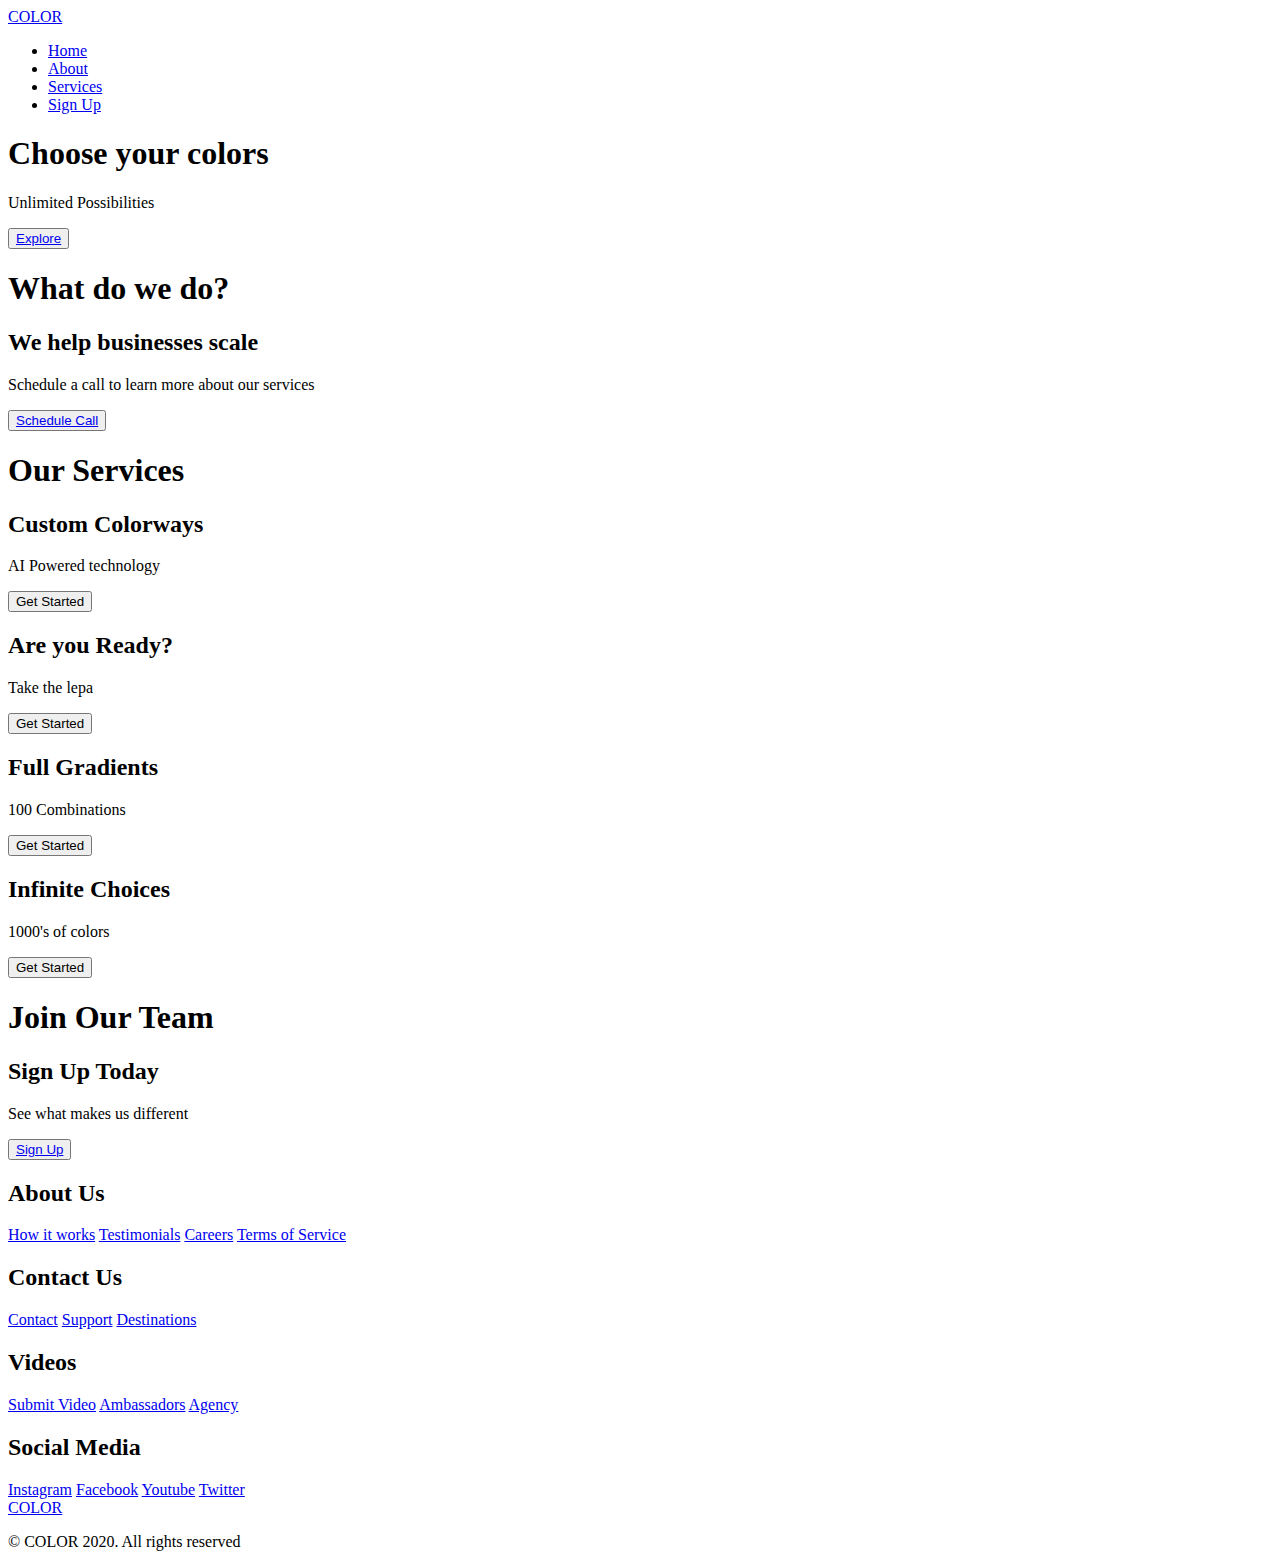
==== index.html @ 6002a542 "To Make a Better Uber" ====
<!DOCTYPE html>
<html lang="en">
  <head>
    <meta charset="UTF-8" />
    <meta name="viewport" content="width=device-width, initial-scale=1.0" />
    <title>Scroll Website</title>
    <link rel="stylesheet" href="styles.css" />
    <link
      rel="stylesheet"
      href="https://use.fontawesome.com/releases/v5.14.0/css/all.css"
      integrity="sha384-HzLeBuhoNPvSl5KYnjx0BT+WB0QEEqLprO+NBkkk5gbc67FTaL7XIGa2w1L0Xbgc"
      crossorigin="anonymous"
    />
  </head>
  <body>
    <!-- Navbar Section -->
    <nav class="navbar">
      <div class="navbar__container">
        <a href="#home" id="navbar__logo">COLOR</a>
        <div class="navbar__toggle" id="mobile-menu">
          <span class="bar"></span> <span class="bar"></span>
          <span class="bar"></span>
        </div>
        <ul class="navbar__menu">
          <li class="navbar__item">
            <a href="#home" class="navbar__links" id="home-page">Home</a>
          </li>
          <li class="navbar__item">
            <a href="#about" class="navbar__links" id="about-page">About</a>
          </li>
          <li class="navbar__item">
            <a href="#services" class="navbar__links" id="services-page"
              >Services</a
            >
          </li>
          <li class="navbar__btn">
            <a href="#sign-up" class="button" id="signup">Sign Up</a>
          </li>
        </ul>
      </div>
    </nav>

    <!-- Hero Section -->
    <div class="hero" id="home">
      <div class="hero__container">
        <h1 class="hero__heading">Choose your <span>colors</span></h1>
        <p class="hero__description">Unlimited Possibilities</p>
        <button class="main__btn"><a href="#">Explore</a></button>
      </div>
    </div>

    <!-- About Section -->
    <div class="main" id="about">
      <div class="main__container">
        <div class="main__img--container">
          <div class="main__img--card"><i class="fas fa-layer-group"></i></div>
        </div>
        <div class="main__content">
          <h1>What do we do?</h1>
          <h2>We help businesses scale</h2>
          <p>Schedule a call to learn more about our services</p>
          <button class="main__btn"><a href="#">Schedule Call</a></button>
        </div>
      </div>
    </div>

    <!-- Services Section -->
    <div class="services" id="services">
      <h1>Our Services</h1>
      <div class="services__wrapper">
        <div class="services__card">
          <h2>Custom Colorways</h2>
          <p>AI Powered technology</p>
          <div class="services__btn"><button>Get Started</button></div>
        </div>
        <div class="services__card">
          <h2>Are you Ready?</h2>
          <p>Take the lepa</p>
          <div class="services__btn"><button>Get Started</button></div>
        </div>
        <div class="services__card">
          <h2>Full Gradients</h2>
          <p>100 Combinations</p>
          <div class="services__btn"><button>Get Started</button></div>
        </div>
        <div class="services__card">
          <h2>Infinite Choices</h2>
          <p>1000's of colors</p>
          <div class="services__btn"><button>Get Started</button></div>
        </div>
      </div>
    </div>

    <!-- Features Section -->
    <div class="main" id="sign-up">
      <div class="main__container">
        <div class="main__content">
          <h1>Join Our Team</h1>
          <h2>Sign Up Today</h2>
          <p>See what makes us different</p>
          <button class="main__btn"><a href="#">Sign Up</a></button>
        </div>
        <div class="main__img--container">
          <div class="main__img--card" id="card-2">
            <i class="fas fa-users"></i>
          </div>
        </div>
      </div>
    </div>

    <!-- Footer Section -->
    <div class="footer__container">
      <div class="footer__links">
        <div class="footer__link--wrapper">
          <div class="footer__link--items">
            <h2>About Us</h2>
            <a href="/sign__up">How it works</a> <a href="/">Testimonials</a>
            <a href="/">Careers</a> <a href="/">Terms of Service</a>
          </div>
          <div class="footer__link--items">
            <h2>Contact Us</h2>
            <a href="/">Contact</a> <a href="/">Support</a>
            <a href="/">Destinations</a>
          </div>
        </div>
        <div class="footer__link--wrapper">
          <div class="footer__link--items">
            <h2>Videos</h2>
            <a href="/">Submit Video</a> <a href="/">Ambassadors</a>
            <a href="/">Agency</a>
          </div>
          <div class="footer__link--items">
            <h2>Social Media</h2>
            <a href="/">Instagram</a> <a href="/">Facebook</a>
            <a href="/">Youtube</a> <a href="/">Twitter</a>
          </div>
        </div>
      </div>
      <section class="social__media">
        <div class="social__media--wrap">
          <div class="footer__logo">
            <a href="/" id="footer__logo">COLOR</a>
          </div>
          <p class="website__rights">© COLOR 2020. All rights reserved</p>
          <div class="social__icons">
            <a href="/" class="social__icon--link" target="_blank"
              ><i class="fab fa-facebook"></i
            ></a>
            <a href="/" class="social__icon--link"
              ><i class="fab fa-instagram"></i
            ></a>
            <a href="/" class="social__icon--link"
              ><i class="fab fa-youtube"></i
            ></a>
            <a href="/" class="social__icon--link"
              ><i class="fab fa-linkedin"></i
            ></a>
            <a href="/" class="social__icon--link"
              ><i class="fab fa-twitter"></i
            ></a>
          </div>
        </div>
      </section>
    </div>

    <script src="app.js"></script>
  </body>
</html>
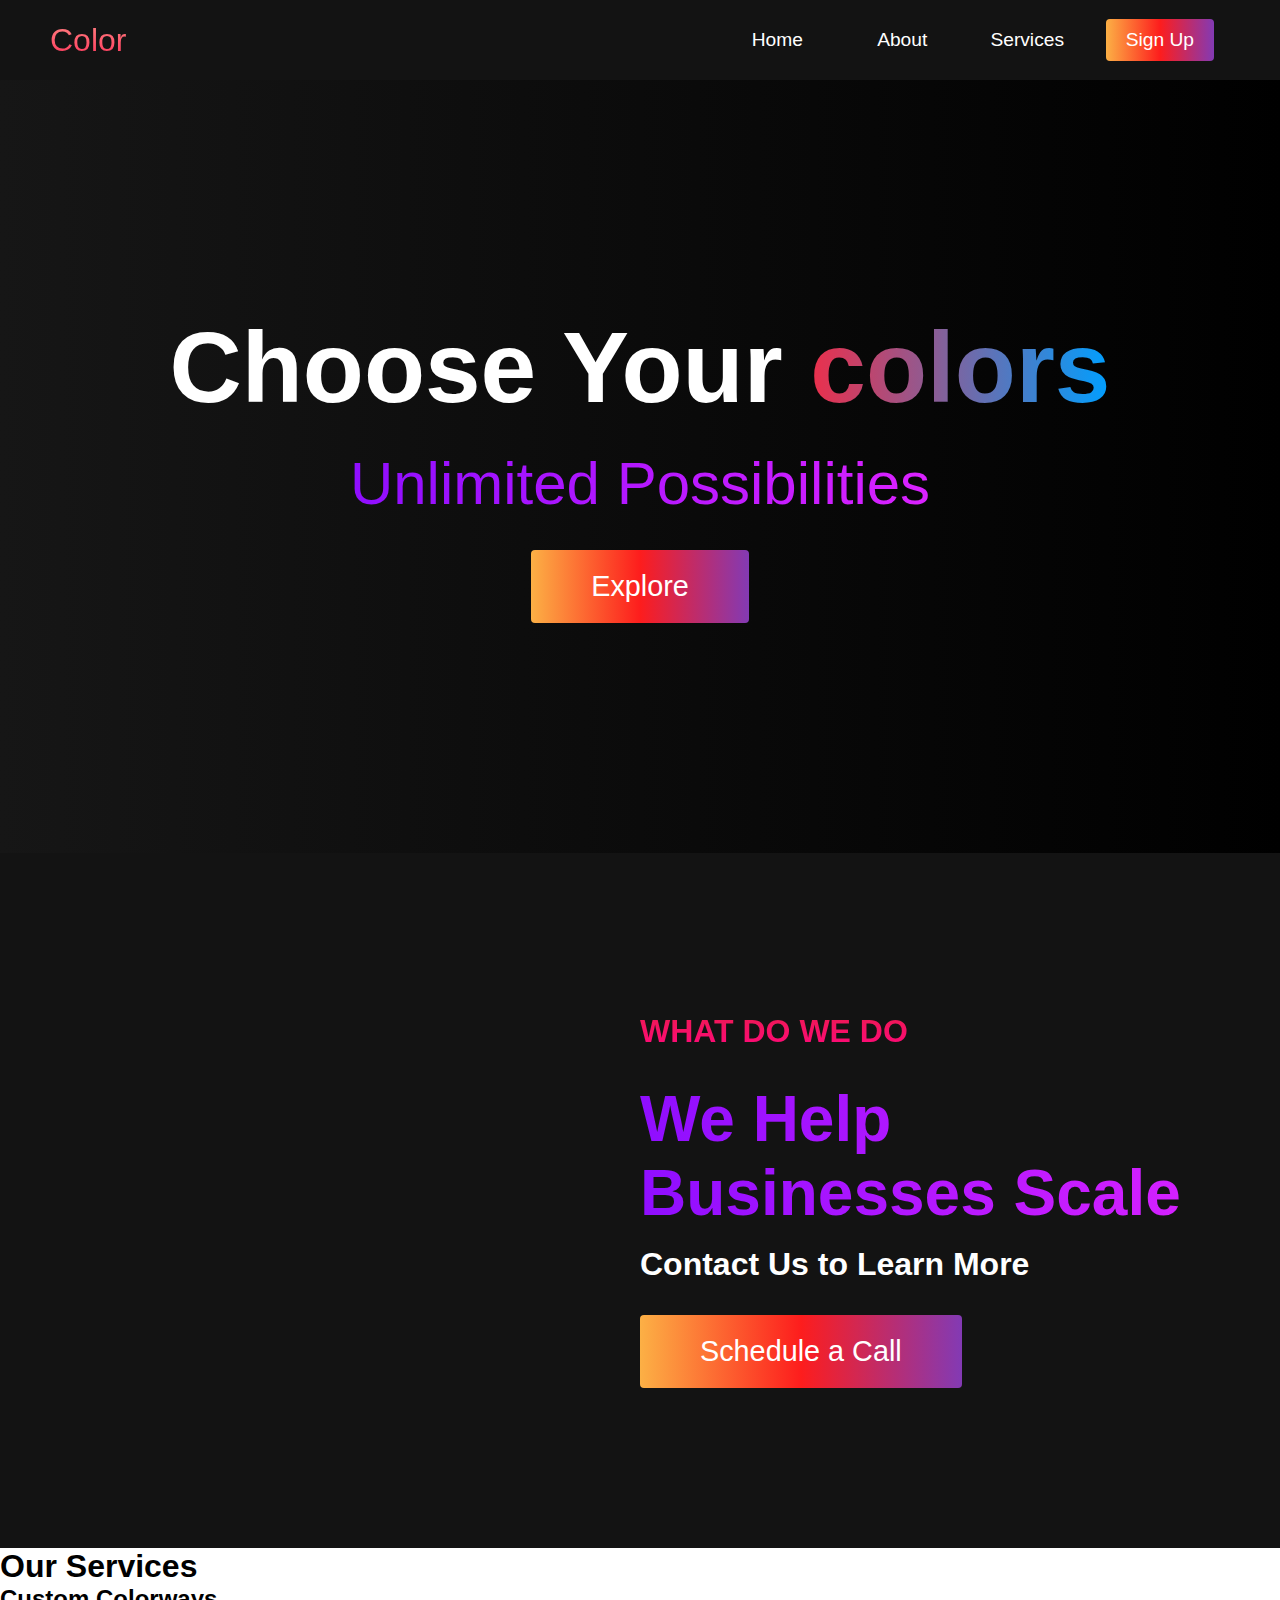
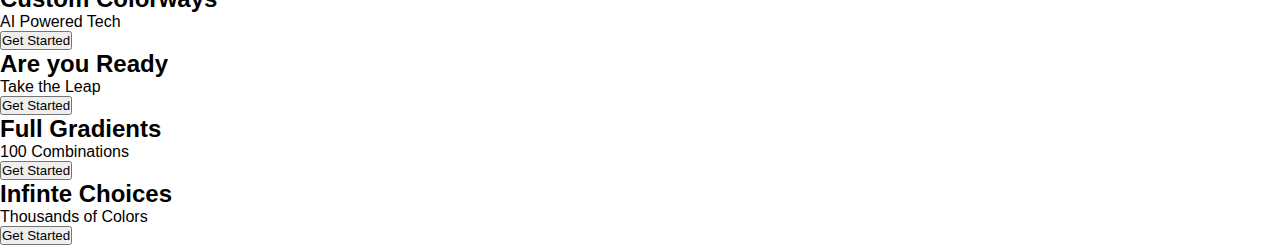
==== commit 76bb8fe8: "AcmeCab2.0" ====
--- a/index.html
+++ b/index.html
@@ -1,168 +1,89 @@
 <!DOCTYPE html>
 <html lang="en">
-  <head>
-    <meta charset="UTF-8" />
-    <meta name="viewport" content="width=device-width, initial-scale=1.0" />
-    <title>Scroll Website</title>
-    <link rel="stylesheet" href="styles.css" />
-    <link
-      rel="stylesheet"
-      href="https://use.fontawesome.com/releases/v5.14.0/css/all.css"
-      integrity="sha384-HzLeBuhoNPvSl5KYnjx0BT+WB0QEEqLprO+NBkkk5gbc67FTaL7XIGa2w1L0Xbgc"
-      crossorigin="anonymous"
-    />
-  </head>
-  <body>
-    <!-- Navbar Section -->
-    <nav class="navbar">
-      <div class="navbar__container">
-        <a href="#home" id="navbar__logo">COLOR</a>
-        <div class="navbar__toggle" id="mobile-menu">
-          <span class="bar"></span> <span class="bar"></span>
-          <span class="bar"></span>
-        </div>
-        <ul class="navbar__menu">
-          <li class="navbar__item">
-            <a href="#home" class="navbar__links" id="home-page">Home</a>
-          </li>
-          <li class="navbar__item">
-            <a href="#about" class="navbar__links" id="about-page">About</a>
-          </li>
-          <li class="navbar__item">
-            <a href="#services" class="navbar__links" id="services-page"
-              >Services</a
-            >
-          </li>
-          <li class="navbar__btn">
-            <a href="#sign-up" class="button" id="signup">Sign Up</a>
-          </li>
-        </ul>
+<head>
+  <meta charset="UTF-8">
+  <meta name="viewport" content="width=device-width, initial-scale=1.0">
+  <title>AcmeCab</title>
+  <link rel="stylesheet" href="style.css">
+</head>
+<body>
+  <!-- Navbar Section -->
+  <nav class="navbar">
+    <div class="navbar__container">
+      <a href="#home" id="navbar__logo">Color</a>
+      <div class="navbar__toggle" id="mobile-menu">
+        <span class="bar"></span>
+        <span class="bar"></span>
+        <span class="bar"></span>
       </div>
-    </nav>
+      <ul class="navbar__menu">
+        <li class="navbar__item">
+          <a href="#home" class="navbar__links" id="home-page">Home</a>
+        </li>
+        <li class="navbar__item">
+          <a href="#about" class="navbar__links" id="about-page">About</a>
+        </li>
+        <li class="navbar__item">
+          <a href="#services" class="navbar__links" id="services-page">Services</a>
+        </li>
+        <li class="navbar__btn">
+          <a href="#sign-up" class="button" id="signup">Sign
+          Up</a>
+        </li>
+      </ul>
+    </div>
+  </nav>
 
-    <!-- Hero Section -->
-    <div class="hero" id="home">
-      <div class="hero__container">
-        <h1 class="hero__heading">Choose your <span>colors</span></h1>
-        <p class="hero__description">Unlimited Possibilities</p>
-        <button class="main__btn"><a href="#">Explore</a></button>
+  <!-- Hero Section -->
+  <div class="hero" id="home">
+    <div class="hero__container">
+      <h1 class="hero__heading">Choose Your <span>colors</span></h1>
+      <p class="hero__description">Unlimited Possibilities</p>
+      <button class="main__btn"><a href="#">Explore</a></button>
+    </div>
+  </div>
+
+  <!-- About Section -->
+  <div class="main" id="about">
+    <div class="main__container">
+      <div class="main__img--container">
+        <div class="main__image--card"><i class=" "></i></div>
+      </div>
+      <div class="main__content">
+        <h1>What Do We Do</h1>
+        <h2>We Help Businesses Scale</h2>
+        <p>Contact Us to Learn More</p>
+        <button class="main__btn"><a href="#">Schedule a Call</a></button>
       </div>
     </div>
+  </div>
 
-    <!-- About Section -->
-    <div class="main" id="about">
-      <div class="main__container">
-        <div class="main__img--container">
-          <div class="main__img--card"><i class="fas fa-layer-group"></i></div>
-        </div>
-        <div class="main__content">
-          <h1>What do we do?</h1>
-          <h2>We help businesses scale</h2>
-          <p>Schedule a call to learn more about our services</p>
-          <button class="main__btn"><a href="#">Schedule Call</a></button>
-        </div>
+  <!-- Services Section -->
+  <div class="services" id="services">
+    <h1>Our Services</h1>
+    <div class="services__wrapper">
+      <div class="services__card">
+        <h2>Custom Colorways</h2>
+        <p>AI Powered Tech</p>
+        <div class="services__btn"><button>Get Started</button></div>
+      </div>
+      <div class="services__card">
+        <h2>Are you Ready</h2>
+        <p>Take the Leap</p>
+        <div class="services__btn"><button>Get Started</button></div>
+      </div>
+      <div class="services__card">
+        <h2>Full Gradients</h2>
+        <p>100 Combinations</p>
+        <div class="services__btn"><button>Get Started</button></div>
+      </div>
+      <div class="services__card">
+        <h2>Infinte Choices</h2>
+        <p>Thousands of Colors</p>
+        <div class="services__btn"><button>Get Started</button></div>
       </div>
     </div>
-
-    <!-- Services Section -->
-    <div class="services" id="services">
-      <h1>Our Services</h1>
-      <div class="services__wrapper">
-        <div class="services__card">
-          <h2>Custom Colorways</h2>
-          <p>AI Powered technology</p>
-          <div class="services__btn"><button>Get Started</button></div>
-        </div>
-        <div class="services__card">
-          <h2>Are you Ready?</h2>
-          <p>Take the lepa</p>
-          <div class="services__btn"><button>Get Started</button></div>
-        </div>
-        <div class="services__card">
-          <h2>Full Gradients</h2>
-          <p>100 Combinations</p>
-          <div class="services__btn"><button>Get Started</button></div>
-        </div>
-        <div class="services__card">
-          <h2>Infinite Choices</h2>
-          <p>1000's of colors</p>
-          <div class="services__btn"><button>Get Started</button></div>
-        </div>
-      </div>
-    </div>
-
-    <!-- Features Section -->
-    <div class="main" id="sign-up">
-      <div class="main__container">
-        <div class="main__content">
-          <h1>Join Our Team</h1>
-          <h2>Sign Up Today</h2>
-          <p>See what makes us different</p>
-          <button class="main__btn"><a href="#">Sign Up</a></button>
-        </div>
-        <div class="main__img--container">
-          <div class="main__img--card" id="card-2">
-            <i class="fas fa-users"></i>
-          </div>
-        </div>
-      </div>
-    </div>
-
-    <!-- Footer Section -->
-    <div class="footer__container">
-      <div class="footer__links">
-        <div class="footer__link--wrapper">
-          <div class="footer__link--items">
-            <h2>About Us</h2>
-            <a href="/sign__up">How it works</a> <a href="/">Testimonials</a>
-            <a href="/">Careers</a> <a href="/">Terms of Service</a>
-          </div>
-          <div class="footer__link--items">
-            <h2>Contact Us</h2>
-            <a href="/">Contact</a> <a href="/">Support</a>
-            <a href="/">Destinations</a>
-          </div>
-        </div>
-        <div class="footer__link--wrapper">
-          <div class="footer__link--items">
-            <h2>Videos</h2>
-            <a href="/">Submit Video</a> <a href="/">Ambassadors</a>
-            <a href="/">Agency</a>
-          </div>
-          <div class="footer__link--items">
-            <h2>Social Media</h2>
-            <a href="/">Instagram</a> <a href="/">Facebook</a>
-            <a href="/">Youtube</a> <a href="/">Twitter</a>
-          </div>
-        </div>
-      </div>
-      <section class="social__media">
-        <div class="social__media--wrap">
-          <div class="footer__logo">
-            <a href="/" id="footer__logo">COLOR</a>
-          </div>
-          <p class="website__rights">© COLOR 2020. All rights reserved</p>
-          <div class="social__icons">
-            <a href="/" class="social__icon--link" target="_blank"
-              ><i class="fab fa-facebook"></i
-            ></a>
-            <a href="/" class="social__icon--link"
-              ><i class="fab fa-instagram"></i
-            ></a>
-            <a href="/" class="social__icon--link"
-              ><i class="fab fa-youtube"></i
-            ></a>
-            <a href="/" class="social__icon--link"
-              ><i class="fab fa-linkedin"></i
-            ></a>
-            <a href="/" class="social__icon--link"
-              ><i class="fab fa-twitter"></i
-            ></a>
-          </div>
-        </div>
-      </section>
-    </div>
-
-    <script src="app.js"></script>
-  </body>
-</html>
+  </div>
+  <script src="app.js"></script>
+</body>
+</html>--- a/style.css
+++ b/style.css
@@ -0,0 +1,492 @@
+* {
+  box-sizing: border-box;
+  margin: 0;
+  padding: 0;
+  font-family: 'Kumbh Sans', sans-serif;
+  scroll-behavior: smooth;
+}
+
+.navbar {
+  background: #131313;
+  height: 80px;
+  display: flex;
+  justify-content: center;
+  align-items: center;
+  font-size: 1.2rem;
+  position: sticky;
+  top: 0;
+  z-index: 999;
+}
+
+.navbar__container {
+  display: flex;
+  justify-content: space-between;
+  height: 80px;
+  z-index: 1;
+  width: 100%;
+  max-width: 1300px;
+  margin: 0 auto;
+  padding: 0 50px;
+}
+
+#navbar__logo {
+  background-color: #ff8177;
+  background-image: linear-gradient(to top, #ff0844 0%, #ffb199 100%);
+  background-size: 100%;
+  -webkit-background-clip: text;
+  -moz-background-clip: text;
+  -webkit-text-fill-color: transparent;
+  -moz-text-fill-color: transparent;
+  display: flex;
+  align-items: center;
+  cursor: pointer;
+  text-decoration: none;
+  font-size: 2rem;
+}
+
+.navbar__menu {
+  display: flex;
+  align-items: center;
+  list-style: none;
+}
+
+.navbar__item {
+  height: 80px;
+}
+
+.navbar__links {
+  color: #fff;
+  display: flex;
+  align-items: center;
+  justify-content: center;
+  width: 125px;
+  text-decoration: none;
+  height: 100%;
+  transition: all 0.3s ease;
+}
+
+.navbar__btn {
+  display: flex;
+  justify-content: center;
+  align-items: center;
+  padding: 0 1rem;
+  width: 100%;
+}
+
+.button {
+  display: flex;
+  justify-content: center;
+  align-items: center;
+  text-decoration: none;
+  padding: 10px 20px;
+  height: 100%;
+  width: 100%;
+  border: none;
+  outline: none;
+  border-radius: 4px;
+  background: #833ab4;
+  background: -webkit-linear-gradient(to right, #fcb045, #fd1d1d, #833ab4);
+  background: linear-gradient(to right, #fcb045, #fd1d1d, #833ab4);
+  color: #fff;
+  transition: all 0.3s ease;
+}
+
+.navbar__links:hover {
+  color: #833ab4;
+  transition: all 0.3s ease;
+}
+
+@media screen and (max-width: 960px){
+  .navbar__container {
+    display: flex;
+    justify-content: space-between;
+    height: 80px;
+    z-index: 1;
+    width: 100%;
+    max-width: 1300;
+    padding: 0;
+  }
+
+  .navbar__menu {
+    display: grid;
+    grid-template-columns: auto;
+    margin: 0;
+    width: 100%;
+    position: absolute;
+    top: -1000px;
+    opacity: 1;
+    transition: all 0.5s ease;
+    z-index: -1;
+  }
+
+  .navbar_menu.active {
+    background: #131313;
+    top: 100%;
+    opacity: 1;
+    transition: all 0.5s ease;
+    z-index: 99;
+    height: 60%;
+    font-size: 1.6rem;
+  }
+
+  #navbar__logo {
+    padding-left: 25px;
+  }
+
+  .navbar__toggle .bar {
+    width: 25px;
+    height: 3px;
+    margin: 5px auto;
+    transition: all 0.3s ease-in-out;
+    background: #fff;
+  }
+
+  .navbar__item {
+    width: 100%;
+  }
+
+  .navbar__links {
+    text-align: center;
+    padding: 2rem;
+    width: 100%;
+    display: table;
+  }
+
+  .navbar__btn {
+    padding-bottom: 2rem;
+  }
+
+  .button {
+    display: flex;
+    justify-content: center;
+    align-items: center;
+    width: 80%;
+    height: 80px;
+    margin: 0;
+  }
+
+  #mobile-menu {
+    position: absolute;
+    top: 20%;
+    right: 5%;
+    transform: translate(5%, 20%);
+  }
+
+  .navbar__toggle .bar {
+    display: block;
+    cursor: pointer;
+  }
+
+  #mobile-menu.is-active .bar:nth-child(2) {
+    opacity: 0;
+  }
+
+  #mobile-menu.is-active .bar:nth-child(1) {
+    transform: translateY(8px) rotate(45deg)
+  }
+
+  #mobile-menu.is-active .bar:nth-child(3) {
+    transform: translateY(-8px) rotate(-45deg)
+  }
+}
+
+/* Hero Section */
+.hero {
+  background: #000;
+  background: linear-gradient(to right, #161616, #000);
+  padding: 200px 0;
+}
+
+.hero__container {
+  display: flex;
+  flex-direction: column;
+  justify-content: center;
+  align-items: center;
+  max-width: 1200px;
+  margin: 0 auto;
+  height: 90%;
+  text-align: center;
+  padding: 30px;
+}
+
+.hero__heading {
+  font-size: 100px;
+  margin-bottom: 24px;
+  color: #fff;
+}
+
+.hero__heading span {
+  background: #009FFF;  /* fallback for old browsers */
+background: -webkit-linear-gradient(to right, #ec2F4B, #009FFF);  /* Chrome 10-25, Safari 5.1-6 */
+background: linear-gradient(to right, #ec2F4B, #009FFF); /* W3C, IE 10+/ Edge, Firefox 16+, Chrome 26+, Opera 12+, Safari 7+ */
+background-size: 100%;
+-webkit-background-clip: text;
+-moz-background-clip: text;
+-webkit-text-fill-color: transparent;
+-moz-text-fill-color: transparent;
+}
+
+.hero__description {
+  font-size: 60px;
+  background: #da22ff;  /* fallback for old browsers */
+  background: -webkit-linear-gradient(to right, #9114ff, #da22ff);  /* Chrome 10-25, Safari 5.1-6 */
+  background: linear-gradient(to right, #8f0eff, #da22ff); /* W3C, IE 10+/ Edge, Firefox 16+, Chrome 26+, Opera 12+, Safari 7+ */
+  background-size: 100%;
+  -webkit-background-clip: text;
+  -moz-background-clip: text;
+  -webkit-text-fill-color: transparent;
+  -moz-text-fill-color: transparent;
+}
+
+.highlight {
+  border-bottom: 4px solid rgb(123, 0, 255);
+}
+
+@media screen and (max-width: 768px) {
+  .hero__heading {
+    font-size: 60px;
+  }
+
+  .hero__description {
+    font-size: 40px;
+  }
+}
+
+/* About Section */
+.main {
+  background-color: #131313;
+  padding: 10rem 0;
+}
+
+.main__container {
+  display: grid;
+  grid-template-columns: 1fr 1fr;
+  align-items: center;
+  justify-content: center;
+  margin: 0 auto;
+  height: 90%;
+  z-index: 1;
+  width: 100%;
+  max-width: 1300px;
+  padding: 0 50px;
+}
+
+.main__content {
+  color: #fff;
+  width: 100%;
+}
+
+.main__content h1 {
+  font-size: 2rem;
+  background-color: #fe3b6f;
+  background-image: linear-gradient(to top, #ff087b 0%, #ed1a52 100%);
+  background-size: 100%;
+  -webkit-background-clip: text;
+  -moz-background-clip: text;
+  -webkit-text-fill-color: transparent;
+  -moz-text-fill-color: transparent;
+  text-transform: uppercase;
+  margin-bottom: 32px;
+}
+
+.main__content h2 {
+  font-size: 4rem;
+  background: #ff8177;  /* fallback for old browsers */
+  background: -webkit-linear-gradient(to right, #9114ff, #da22ff);  /* Chrome 10-25, Safari 5.1-6 */
+  background: linear-gradient(to right, #8f0eff, #da22ff); /* W3C, IE 10+/ Edge, Firefox 16+, Chrome 26+, Opera 12+, Safari 7+ */
+  background-size: 100%;
+  -webkit-background-clip: text;
+  -moz-background-clip: text;
+  -webkit-text-fill-color: transparent;
+  -moz-text-fill-color: transparent;
+}
+
+.main__content p {
+  margin-top: 1rem;
+  font-size: 2rem;
+  font-weight: 700;
+}
+
+.main__btn {
+  font-size: 1.8rem;
+  background: #833ab4;
+  background: -webkit-linear-gradient(to right, #fcb045, #fd1d1d, #833ab4);
+  background: linear-gradient(to right, #fcb045, #fd1d1d, #833ab4);
+  padding: 20px 60px;
+  border: none;
+  border-radius: 4px;
+  color: #fff;
+  margin-top: 2rem;
+  cursor: pointer;
+  position: relative;
+  transition: all 0.35s;
+  outline: none;
+}
+
+.main__btn a {
+  position: relative;
+  z-index: 2;
+  color: #fff;
+  text-decoration: none;
+}
+
+.main__btn:after {
+  position: absolute;
+  content: '';
+  top: 0;
+  left: 0;
+  width: 0;
+  height: 100%;
+  background: #ff1ead;
+  transition: all 0.35s;
+  border-radius: 4px;
+}
+
+.main__btn:hover {
+  color: #fff;
+}
+
+.main__btn:hover:after {
+  width: 100%;
+}
+
+.main__img--container {
+  text-align: center;
+}
+
+.main__img--card {
+  margin: 10px;
+  height: 500px;
+  width: 500px;
+  border-radius: 4px;
+  display: flex;
+  flex-direction: column;
+  justify-content: center;
+  color: #fff;
+  background-image: linear-gradient(to right, #00dbde 0%, #833ab4 100%);
+}
+
+#card-2 {
+  background: #ff512f;
+  background: -webkit-linear-gradient(to right, #dd2476, #ff512f);
+  background: linear-gradient(to right, #dd2476, #ff512f);
+}
+
+/* Mobile Responsive */
+@media screen and (max-wdith: 1100px) {
+  .main__container {
+    display: grid;
+    grid-template-columns: 1fr;
+    align-items: center;
+    justify-content: center;
+    width: 100%;
+    margin: 0 auto;
+    height: 90%;
+  }
+
+  .main__img--container {
+    display: flex;
+    justify-content: center;
+  }
+
+  .main__img--card {
+    height: 425px;
+    width: 425px;
+  }
+
+  .main__content {
+    text-align: center;
+    margin-bottom: 4rem;
+  }
+
+  .main__content h1 {
+    font-size: 2,5rem;
+    margin-top: 2rem;
+  }
+
+  .main__content h2 {
+    font-size: 3rem;
+  }
+
+  .main__content p {
+    margin-top: 1rem;
+    font-size: 1.5rem;
+  }
+
+  @media and (max-width: 480px) {
+    .main__img--card {
+      width: 250px;
+      height: 250px;
+    }
+
+    .main__content h1 {
+      font-size: 2rem;
+      margin-top: 3rem;
+    }
+    .main__content h2 {
+      font-size: 2rem;
+    }
+  
+    .main__content p {
+      margin-top: 2rem;
+  }
+
+  .main__btn {
+    padding: 12px 36px;
+    margin: 2.5rem 0;
+  }
+}
+
+/* Service Section */
+.service {
+  background: #131313;
+  display: flex;
+  flex-direction: column;
+  justify-content: center;
+  align-items: center;
+  height: 100%;
+  padding: 10rem 0;
+}
+
+.services h1 {
+  background-color: #ff8177;
+  background-image: linear-gradient(to right, #ff0844 0%, #f75377 100%);
+  background-size: 100%;
+  -webkit-background-clip: text;
+  -moz-background-clip: text;
+  -webkit-text-fill-color: transparent;
+  -moz-text-fill-color: transparent;
+  margin-bottom: 5rem;
+  font-size: 2.5rem;
+}
+
+.services__wrapper {
+  display: grid;
+  grid-template-columns: 1fr 1fr 1fr 1fr;
+  grid-template-rows: 1fr;
+}
+
+.services__card {
+  margin: 10px;
+  height: 425px;
+  width: 300px;
+  border-radius: 4px;
+  display: flex;
+  flex-direction: column;
+  justify-content: center;
+  color: #fff;
+  background-image: linear-gradient(to right, #00dbde 0%, #fc00fc 100%);
+  transition: 0.3s ease-in;
+}
+
+.services__card:nth-child(2) {
+  background: #4e54c8;  /* fallback for old browsers */
+background: -webkit-linear-gradient(to right, #8f94fb, #4e54c8);  /* Chrome 10-25, Safari 5.1-6 */
+background: linear-gradient(to right, #8f94fb, #4e54c8); /* W3C, IE 10+/ Edge, Firefox 16+, Chrome 26+, Opera 12+, Safari 7+ */
+}
+
+.services__card:nth-child(3) {
+  background: #4e54c8;  /* fallback for old browsers */
+background: -webkit-linear-gradient(to right, #8f94fb, #4e54c8);  /* Chrome 10-25, Safari 5.1-6 */
+background: linear-gradient(to right, #8f94fb, #4e54c8); /* W3C, IE 10+/ Edge, Firefox 16+, Chrome 26+, Opera 12+, Safari 7+ */
+}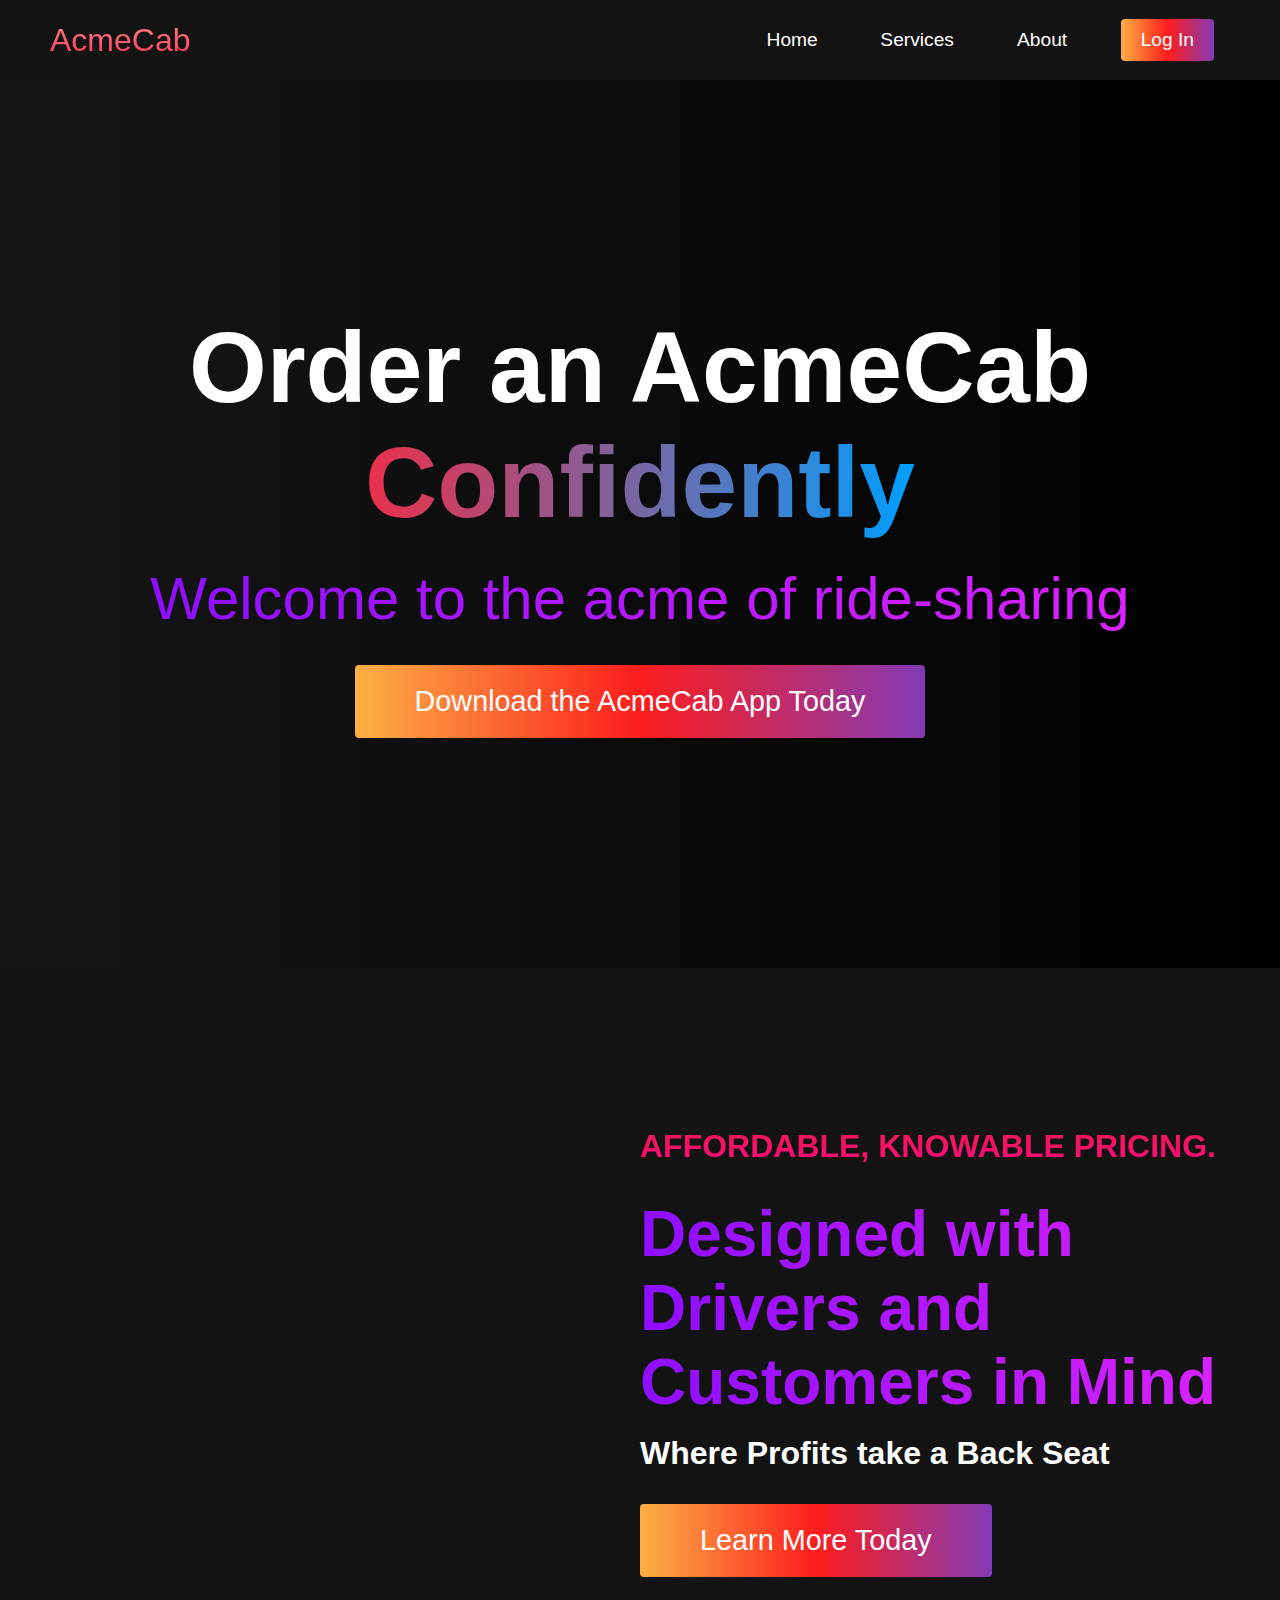
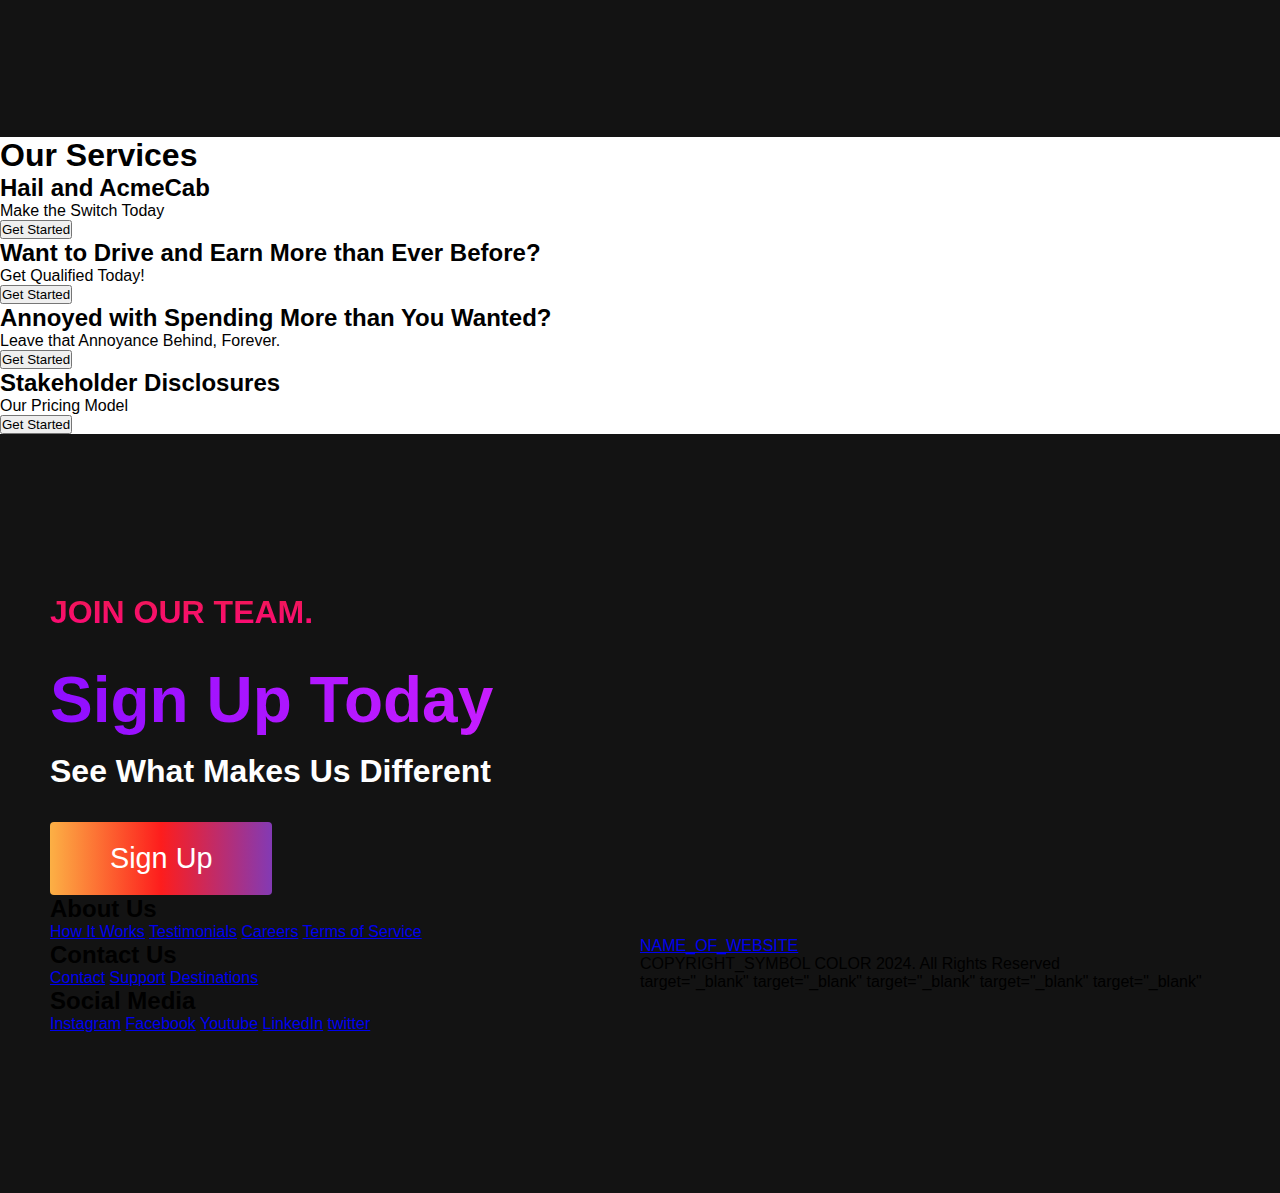
==== commit 03456ad6: "Updated 3.9.24 11:30pm" ====
--- a/index.html
+++ b/index.html
@@ -10,7 +10,7 @@
   <!-- Navbar Section -->
   <nav class="navbar">
     <div class="navbar__container">
-      <a href="#home" id="navbar__logo">Color</a>
+      <a href="#home" id="navbar__logo">AcmeCab</a>
       <div class="navbar__toggle" id="mobile-menu">
         <span class="bar"></span>
         <span class="bar"></span>
@@ -21,14 +21,13 @@
           <a href="#home" class="navbar__links" id="home-page">Home</a>
         </li>
         <li class="navbar__item">
-          <a href="#about" class="navbar__links" id="about-page">About</a>
+          <a href="#about" class="navbar__links" id="about-page">Services</a>
         </li>
         <li class="navbar__item">
-          <a href="#services" class="navbar__links" id="services-page">Services</a>
+          <a href="#services" class="navbar__links" id="services-page">About</a>
         </li>
         <li class="navbar__btn">
-          <a href="#sign-up" class="button" id="signup">Sign
-          Up</a>
+          <a href="#sign-up" class="button" id="signup">Log In</a>
         </li>
       </ul>
     </div>
@@ -37,9 +36,9 @@
   <!-- Hero Section -->
   <div class="hero" id="home">
     <div class="hero__container">
-      <h1 class="hero__heading">Choose Your <span>colors</span></h1>
-      <p class="hero__description">Unlimited Possibilities</p>
-      <button class="main__btn"><a href="#">Explore</a></button>
+      <h1 class="hero__heading">Order an AcmeCab<span> Confidently</span></h1>
+      <p class="hero__description">Welcome to the acme of ride-sharing</p>
+      <button class="main__btn"><a href="#">Download the AcmeCab App Today</a></button>
     </div>
   </div>
 
@@ -50,10 +49,10 @@
         <div class="main__image--card"><i class=" "></i></div>
       </div>
       <div class="main__content">
-        <h1>What Do We Do</h1>
-        <h2>We Help Businesses Scale</h2>
-        <p>Contact Us to Learn More</p>
-        <button class="main__btn"><a href="#">Schedule a Call</a></button>
+        <h1>Affordable, Knowable Pricing.</h1>
+        <h2>Designed with Drivers and Customers in Mind</h2>
+        <p>Where Profits take a Back Seat</p>
+        <button class="main__btn"><a href="#">Learn More Today</a></button>
       </div>
     </div>
   </div>
@@ -63,27 +62,86 @@
     <h1>Our Services</h1>
     <div class="services__wrapper">
       <div class="services__card">
-        <h2>Custom Colorways</h2>
-        <p>AI Powered Tech</p>
+        <h2>Hail and AcmeCab</h2>
+        <p>Make the Switch Today</p>
         <div class="services__btn"><button>Get Started</button></div>
       </div>
       <div class="services__card">
-        <h2>Are you Ready</h2>
-        <p>Take the Leap</p>
+        <h2>Want to Drive and Earn More than Ever Before?</h2>
+        <p>Get Qualified Today!</p>
         <div class="services__btn"><button>Get Started</button></div>
       </div>
       <div class="services__card">
-        <h2>Full Gradients</h2>
-        <p>100 Combinations</p>
+        <h2>Annoyed with Spending More than You Wanted?</h2>
+        <p>Leave that Annoyance Behind, Forever.</p>
         <div class="services__btn"><button>Get Started</button></div>
       </div>
       <div class="services__card">
-        <h2>Infinte Choices</h2>
-        <p>Thousands of Colors</p>
+        <h2>Stakeholder Disclosures</h2>
+        <p>Our Pricing Model</p>
         <div class="services__btn"><button>Get Started</button></div>
       </div>
     </div>
   </div>
+
+  <!-- Features Section -->
+  <div class="main" id="sign-up">
+    <div class="main__container">
+      <div class="main__content">
+        <h1>Join Our Team.</h1>
+        <h2>Sign Up Today</h2>
+        <p>See What Makes Us Different</p>
+        <button class="main__btn"><a href="#">Sign Up</a></button>
+      </div>
+      <div class="main__img--container">
+        <div class="main__image--card" id="card-2"><i class=" "></i></div>
+      </div>
+      
+      <!-- Footer Section -->
+      <div class="footer__container">
+        <div class="footer__links">
+          <div class="footer__link--wrapper">
+            <div class="footer__link--items">
+              <h2>About Us</h2>
+              <a href="/sign-up">How It Works</a>
+              <a href="/sign-up">Testimonials</a>
+              <a href="/sign-up">Careers</a>
+              <a href="/sign-up">Terms of Service</a>
+            </div>
+            <div class="footer__link--items">
+              <h2>Contact Us</h2>
+              <a href="/sign-up">Contact</a>
+              <a href="/sign-up">Support</a>
+              <a href="/sign-up">Destinations</a>
+            </div>
+          </div>
+            <div class="footer__link--items">
+              <h2>Social Media</h2>
+              <a href="/sign-up">Instagram</a>
+              <a href="/sign-up">Facebook</a>
+              <a href="/sign-up">Youtube</a>
+              <a href="/sign-up">LinkedIn</a>
+              <a href="/sign-up">twitter</a>
+            </div>
+          </div>
+        </div>
+        <section class="social__media">
+          <div class="social__media--wrap">
+            <div class="footer__logo">
+              <a href="/" id="footer__logo">NAME_OF_WEBSITE</a>
+            </div>
+            <p class="website__rights">COPYRIGHT_SYMBOL COLOR 2024. All Rights Reserved</p>
+            <div class="social__icons">
+              <a href="/" class="social__icon--link"><i class="fab fa-facebook"></i></a> target="_blank"
+              <a href="/" class="social__icon--link"><i class="fab fa-instagram"></i></a> target="_blank"
+              <a href="/" class="social__icon--link"><i class="fab fa-youtube"></i></a> target="_blank"
+              <a href="/" class="social__icon--link"><i class="fab fa-linkedin"></i></a> target="_blank"
+              <a href="/" class="social__icon--link"><i class="fab fa-twitter"></i></a> target="_blank"
+            </div>
+          </div>
+        </section>
+      </div>
+
   <script src="app.js"></script>
 </body>
 </html>--- a/style.css
+++ b/style.css
@@ -475,7 +475,7 @@
   flex-direction: column;
   justify-content: center;
   color: #fff;
-  background-image: linear-gradient(to right, #00dbde 0%, #fc00fc 100%);
+  background-image: linear-gradient(to right, #00dbde 0%, #fc00ff 100%);
   transition: 0.3s ease-in;
 }
 
@@ -485,8 +485,51 @@
 background: linear-gradient(to right, #8f94fb, #4e54c8); /* W3C, IE 10+/ Edge, Firefox 16+, Chrome 26+, Opera 12+, Safari 7+ */
 }
 
-.services__card:nth-child(3) {
-  background: #4e54c8;  /* fallback for old browsers */
-background: -webkit-linear-gradient(to right, #8f94fb, #4e54c8);  /* Chrome 10-25, Safari 5.1-6 */
-background: linear-gradient(to right, #8f94fb, #4e54c8); /* W3C, IE 10+/ Edge, Firefox 16+, Chrome 26+, Opera 12+, Safari 7+ */
-}+.services__card h2 {
+  text-align: center;
+}
+
+.services__card p {
+  text-align: center;
+  margin-top: 24px;
+  font-size: 20px;
+}
+
+.service__btn {
+  display: flex;
+  justify-content: center;
+  margin-top: 60px;
+}
+
+.services__card button {
+  color: #fff;
+  padding: 14px 24px;
+  border: none;
+  outline: none;
+  border-radius: 4px;
+  background: #131313;
+  font-size: 1rem;
+}
+
+.services__card button:hover {
+  cursor: pointer;
+}
+
+.services__card:hover {
+  transition: scale(1.075);
+  transition: 0.3s ease-in;
+  cursor: pointer;
+}
+
+@media screen and (max-wdith: 1300px) {
+  .services__wrapper {
+    grid-template-columns: 1fr 1fr;
+  }
+}
+
+@media screen and (max-width: 768px) {
+  .services__wrapper {
+    grid-template-columns: 1fr;
+  }
+}
+
